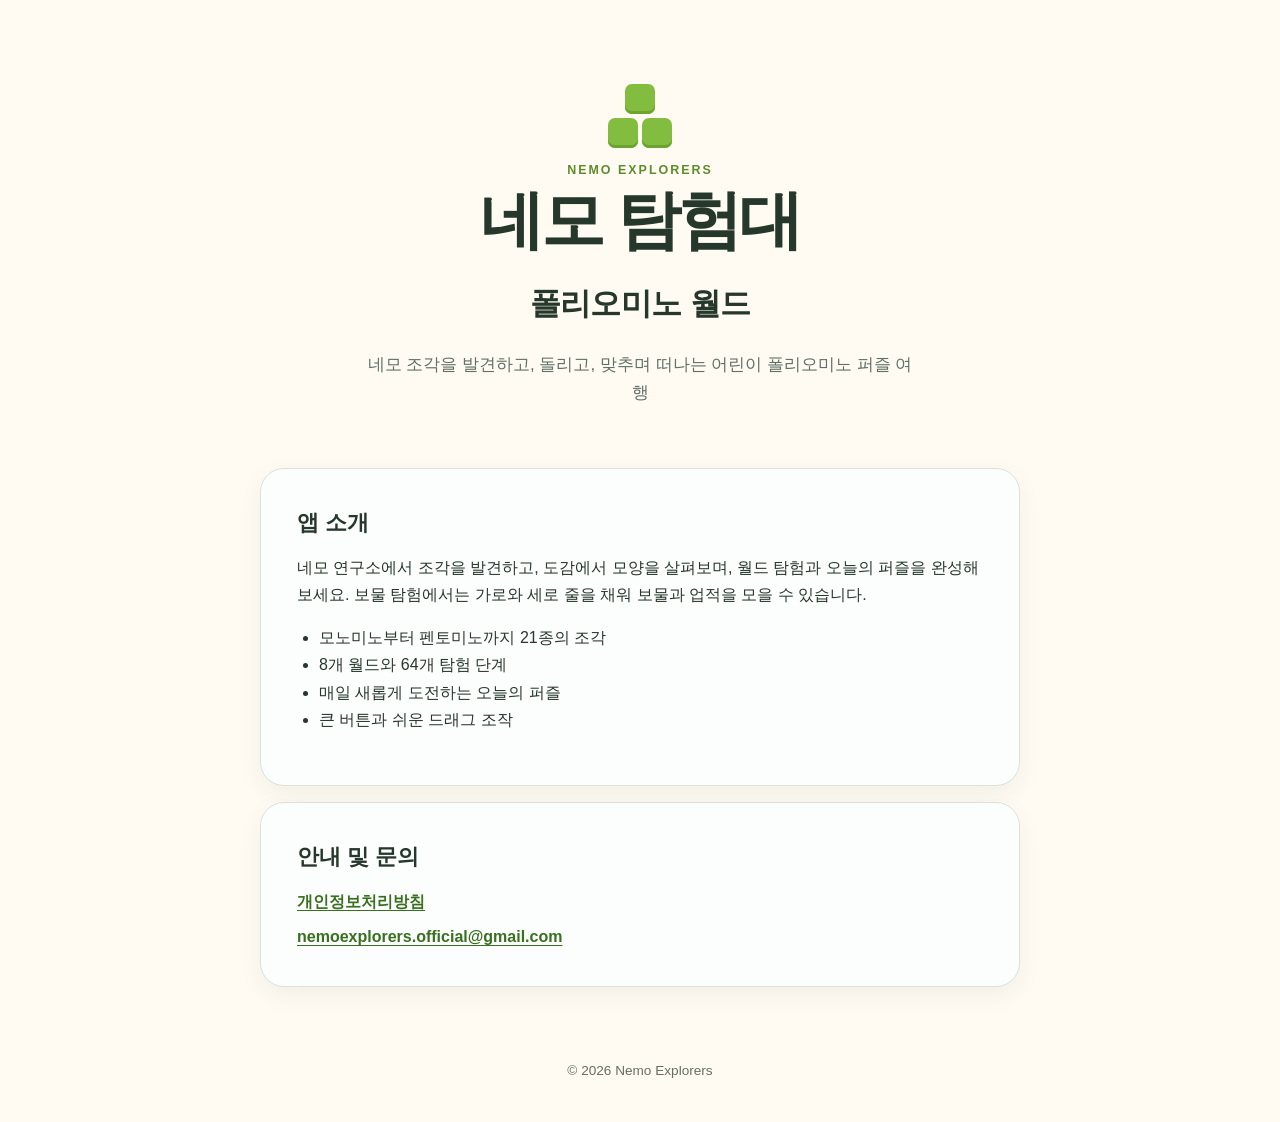
==== index.html @ b75219cb "Publish app website and privacy policy" ====
<!doctype html>
<html lang="ko">
<head>
  <meta charset="utf-8">
  <meta name="viewport" content="width=device-width, initial-scale=1">
  <meta name="description" content="네모 탐험대: 폴리오미노 월드 공식 안내 페이지">
  <title>네모 탐험대: 폴리오미노 월드</title>
  <link rel="stylesheet" href="styles.css">
</head>
<body>
  <main class="shell">
    <section class="hero">
      <div class="mark" aria-hidden="true"><span></span><span></span><span></span></div>
      <p class="eyebrow">NEMO EXPLORERS</p>
      <h1>네모 탐험대<br><small>폴리오미노 월드</small></h1>
      <p class="lead">네모 조각을 발견하고, 돌리고, 맞추며 떠나는 어린이 폴리오미노 퍼즐 여행</p>
    </section>

    <section class="card" aria-labelledby="about-title">
      <h2 id="about-title">앱 소개</h2>
      <p>네모 연구소에서 조각을 발견하고, 도감에서 모양을 살펴보며, 월드 탐험과 오늘의 퍼즐을 완성해 보세요. 보물 탐험에서는 가로와 세로 줄을 채워 보물과 업적을 모을 수 있습니다.</p>
      <ul>
        <li>모노미노부터 펜토미노까지 21종의 조각</li>
        <li>8개 월드와 64개 탐험 단계</li>
        <li>매일 새롭게 도전하는 오늘의 퍼즐</li>
        <li>큰 버튼과 쉬운 드래그 조작</li>
      </ul>
    </section>

    <section class="card links" aria-labelledby="support-title">
      <h2 id="support-title">안내 및 문의</h2>
      <a href="privacy/">개인정보처리방침</a>
      <a href="mailto:nemoexplorers.official@gmail.com">nemoexplorers.official@gmail.com</a>
    </section>
  </main>
  <footer>© 2026 Nemo Explorers</footer>
</body>
</html>
---- styles.css ----
:root {
  color-scheme: light;
  --ink: #26372c;
  --muted: #607066;
  --green: #82bd3f;
  --mint: #dff3e3;
  --cream: #fffbf2;
  --line: #d8e4d8;
  --white: #ffffff;
}

* { box-sizing: border-box; }

body {
  margin: 0;
  color: var(--ink);
  background: var(--cream);
  font-family: -apple-system, BlinkMacSystemFont, "Segoe UI", "Noto Sans KR", sans-serif;
  line-height: 1.7;
}

.shell {
  width: min(760px, calc(100% - 32px));
  margin: 0 auto;
  padding: 56px 0 36px;
}

.hero { text-align: center; padding: 28px 12px 44px; }
.eyebrow { margin: 12px 0 4px; color: #5c8d2d; font-size: .78rem; font-weight: 800; letter-spacing: .16em; }
h1 { margin: 0; font-size: clamp(2.25rem, 8vw, 4rem); line-height: 1.12; letter-spacing: -.045em; }
h1 small { font-size: .48em; font-weight: 650; letter-spacing: -.02em; }
.lead { max-width: 560px; margin: 22px auto 0; color: var(--muted); font-size: 1.06rem; }

.mark {
  display: grid;
  grid-template-columns: repeat(2, 30px);
  grid-template-rows: repeat(2, 30px);
  justify-content: center;
  gap: 4px;
}
.mark span { display: block; border-radius: 7px; background: var(--green); box-shadow: inset 0 -3px 0 #6ca42f; }
.mark span:first-child { grid-column: 1 / 3; width: 30px; justify-self: center; }

.card {
  margin: 16px 0;
  padding: clamp(22px, 5vw, 36px);
  border: 1px solid var(--line);
  border-radius: 24px;
  background: color-mix(in srgb, var(--white) 92%, var(--mint));
  box-shadow: 0 8px 24px rgba(38, 55, 44, .06);
}

h2 { margin: 0 0 12px; font-size: 1.35rem; }
h3 { margin: 30px 0 8px; font-size: 1.08rem; }
p { margin: 8px 0; }
ul { padding-left: 22px; }
a { color: #39701f; font-weight: 700; text-underline-offset: 3px; }
.links { display: grid; gap: 8px; }
.links h2 { margin-bottom: 4px; }

.policy-header { padding-bottom: 12px; border-bottom: 1px solid var(--line); }
.policy-header h1 { font-size: clamp(2rem, 7vw, 3.2rem); }
.meta { color: var(--muted); font-size: .92rem; }
.notice { margin: 18px 0; padding: 14px 16px; border-radius: 14px; background: var(--mint); }
.back { display: inline-block; margin-bottom: 18px; }

footer { padding: 20px 16px 40px; color: var(--muted); text-align: center; font-size: .85rem; }

@media (max-width: 480px) {
  .shell { width: min(100% - 20px, 760px); padding-top: 28px; }
  .hero { padding-bottom: 28px; }
  .card { border-radius: 18px; }
}
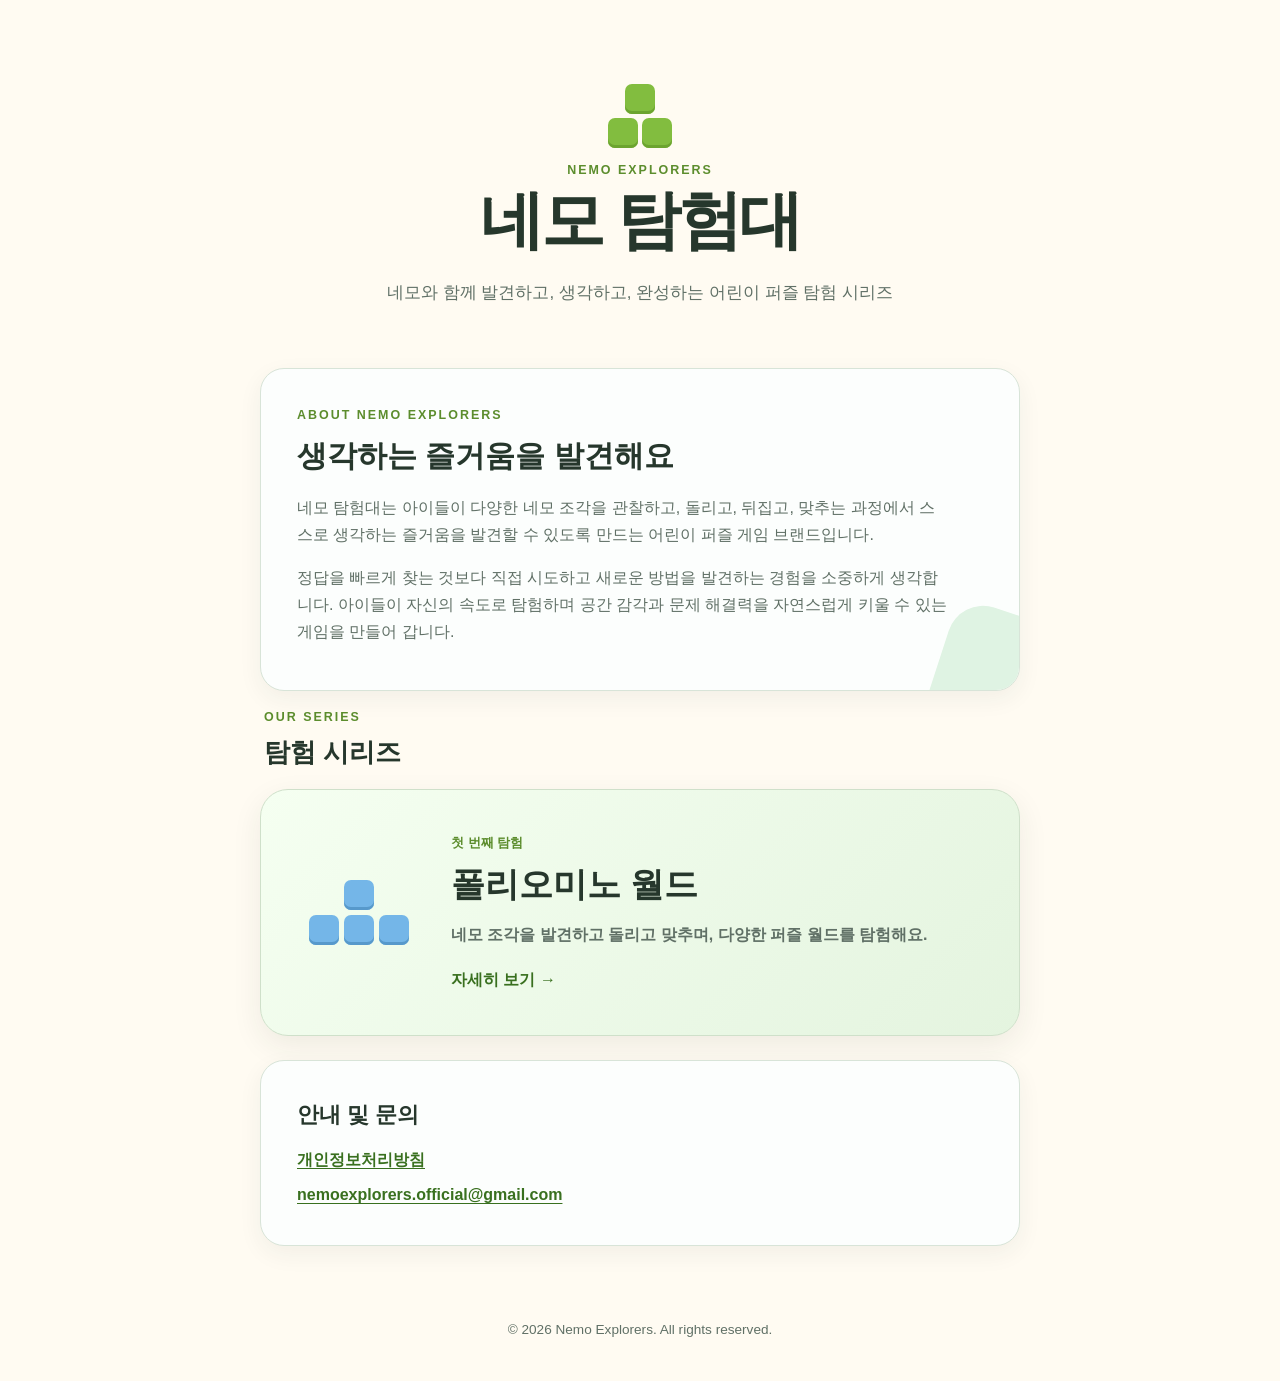
==== commit 4313782f: "Expand Nemo Explorers brand introduction" ====
--- a/index.html
+++ b/index.html
@@ -3,8 +3,8 @@
 <head>
   <meta charset="utf-8">
   <meta name="viewport" content="width=device-width, initial-scale=1">
-  <meta name="description" content="네모 탐험대: 폴리오미노 월드 공식 안내 페이지">
-  <title>네모 탐험대: 폴리오미노 월드</title>
+  <meta name="description" content="어린이를 위한 퍼즐과 탐험 시리즈, 네모 탐험대 공식 홈페이지">
+  <title>네모 탐험대</title>
   <link rel="stylesheet" href="styles.css">
 </head>
 <body>
@@ -12,19 +12,40 @@
     <section class="hero">
       <div class="mark" aria-hidden="true"><span></span><span></span><span></span></div>
       <p class="eyebrow">NEMO EXPLORERS</p>
-      <h1>네모 탐험대<br><small>폴리오미노 월드</small></h1>
-      <p class="lead">네모 조각을 발견하고, 돌리고, 맞추며 떠나는 어린이 폴리오미노 퍼즐 여행</p>
+      <h1>네모 탐험대</h1>
+      <p class="lead">네모와 함께 발견하고, 생각하고, 완성하는 어린이 퍼즐 탐험 시리즈</p>
     </section>
 
-    <section class="card" aria-labelledby="about-title">
-      <h2 id="about-title">앱 소개</h2>
-      <p>네모 연구소에서 조각을 발견하고, 도감에서 모양을 살펴보며, 월드 탐험과 오늘의 퍼즐을 완성해 보세요. 보물 탐험에서는 가로와 세로 줄을 채워 보물과 업적을 모을 수 있습니다.</p>
-      <ul>
-        <li>모노미노부터 펜토미노까지 21종의 조각</li>
-        <li>8개 월드와 64개 탐험 단계</li>
-        <li>매일 새롭게 도전하는 오늘의 퍼즐</li>
-        <li>큰 버튼과 쉬운 드래그 조작</li>
-      </ul>
+    <section class="card introduction" aria-labelledby="introduction-title">
+      <p class="eyebrow">ABOUT NEMO EXPLORERS</p>
+      <h2 id="introduction-title">생각하는 즐거움을 발견해요</h2>
+      <p>
+        네모 탐험대는 아이들이 다양한 네모 조각을 관찰하고,
+        돌리고, 뒤집고, 맞추는 과정에서 스스로 생각하는 즐거움을
+        발견할 수 있도록 만드는 어린이 퍼즐 게임 브랜드입니다.
+      </p>
+      <p>
+        정답을 빠르게 찾는 것보다 직접 시도하고 새로운 방법을
+        발견하는 경험을 소중하게 생각합니다. 아이들이 자신의 속도로
+        탐험하며 공간 감각과 문제 해결력을 자연스럽게 키울 수 있는
+        게임을 만들어 갑니다.
+      </p>
+    </section>
+
+    <section aria-labelledby="series-title">
+      <div class="section-heading">
+        <p class="eyebrow">OUR SERIES</p>
+        <h2 id="series-title">탐험 시리즈</h2>
+      </div>
+      <a class="series-card" href="polyomino-world/">
+        <div class="series-icon" aria-hidden="true"><span></span><span></span><span></span><span></span></div>
+        <div class="series-copy">
+          <p class="series-label">첫 번째 탐험</p>
+          <h3>폴리오미노 월드</h3>
+          <p>네모 조각을 발견하고 돌리고 맞추며, 다양한 퍼즐 월드를 탐험해요.</p>
+          <span class="series-link">자세히 보기 →</span>
+        </div>
+      </a>
     </section>
 
     <section class="card links" aria-labelledby="support-title">
@@ -33,6 +54,6 @@
       <a href="mailto:nemoexplorers.official@gmail.com">nemoexplorers.official@gmail.com</a>
     </section>
   </main>
-  <footer>© 2026 Nemo Explorers</footer>
+  <footer>© 2026 Nemo Explorers. All rights reserved.</footer>
 </body>
 </html>
--- a/styles.css
+++ b/styles.css
@@ -58,6 +58,65 @@
 .links { display: grid; gap: 8px; }
 .links h2 { margin-bottom: 4px; }
 
+.introduction { position: relative; overflow: hidden; }
+.introduction::after {
+  content: "";
+  position: absolute;
+  width: 150px;
+  height: 150px;
+  right: -64px;
+  bottom: -76px;
+  border-radius: 36px;
+  background: var(--mint);
+  transform: rotate(18deg);
+  z-index: 0;
+}
+.introduction > * { position: relative; z-index: 1; }
+.introduction .eyebrow { margin: 0 0 4px; }
+.introduction h2 { font-size: clamp(1.45rem, 5vw, 1.9rem); }
+.introduction p:not(.eyebrow) { max-width: 650px; color: var(--muted); }
+.introduction p + p { margin-top: 16px; }
+
+.section-heading { margin: 10px 4px 14px; }
+.section-heading .eyebrow { margin-bottom: 2px; }
+.section-heading h2 { margin: 0; font-size: 1.65rem; }
+
+.series-card {
+  display: grid;
+  grid-template-columns: 112px 1fr;
+  gap: clamp(20px, 5vw, 36px);
+  align-items: center;
+  margin: 0 0 24px;
+  padding: clamp(24px, 6vw, 42px);
+  color: inherit;
+  text-decoration: none;
+  border: 1px solid #cfe0ca;
+  border-radius: 28px;
+  background: linear-gradient(135deg, #f5fff1, #e4f4df);
+  box-shadow: 0 10px 30px rgba(38, 55, 44, .08);
+  transition: transform .18s ease, box-shadow .18s ease;
+}
+.series-card:hover { transform: translateY(-3px); box-shadow: 0 14px 34px rgba(38, 55, 44, .12); }
+.series-copy h3 { margin: 2px 0 8px; font-size: clamp(1.55rem, 5vw, 2.1rem); }
+.series-copy p { color: var(--muted); }
+.series-label { margin: 0 !important; color: #5c8d2d !important; font-size: .82rem; font-weight: 800; }
+.series-link { display: inline-block; margin-top: 10px; color: #39701f; font-weight: 800; }
+
+.series-icon {
+  display: grid;
+  grid-template-columns: repeat(3, 30px);
+  grid-template-rows: repeat(2, 30px);
+  gap: 5px;
+  justify-content: center;
+}
+.series-icon span { border-radius: 7px; background: #74b6e8; box-shadow: inset 0 -3px 0 #5799cb; }
+.series-icon span:first-child { grid-column: 2; }
+.series-icon span:nth-child(2) { grid-row: 2; grid-column: 1; }
+.series-icon span:nth-child(3) { grid-row: 2; grid-column: 2; }
+.series-icon span:nth-child(4) { grid-row: 2; grid-column: 3; }
+.series-icon-large { grid-template-columns: repeat(3, 36px); grid-template-rows: repeat(2, 36px); gap: 6px; }
+.product-hero { padding-top: 8px; }
+
 .policy-header { padding-bottom: 12px; border-bottom: 1px solid var(--line); }
 .policy-header h1 { font-size: clamp(2rem, 7vw, 3.2rem); }
 .meta { color: var(--muted); font-size: .92rem; }
@@ -70,4 +129,5 @@
   .shell { width: min(100% - 20px, 760px); padding-top: 28px; }
   .hero { padding-bottom: 28px; }
   .card { border-radius: 18px; }
+  .series-card { grid-template-columns: 1fr; text-align: center; border-radius: 20px; }
 }
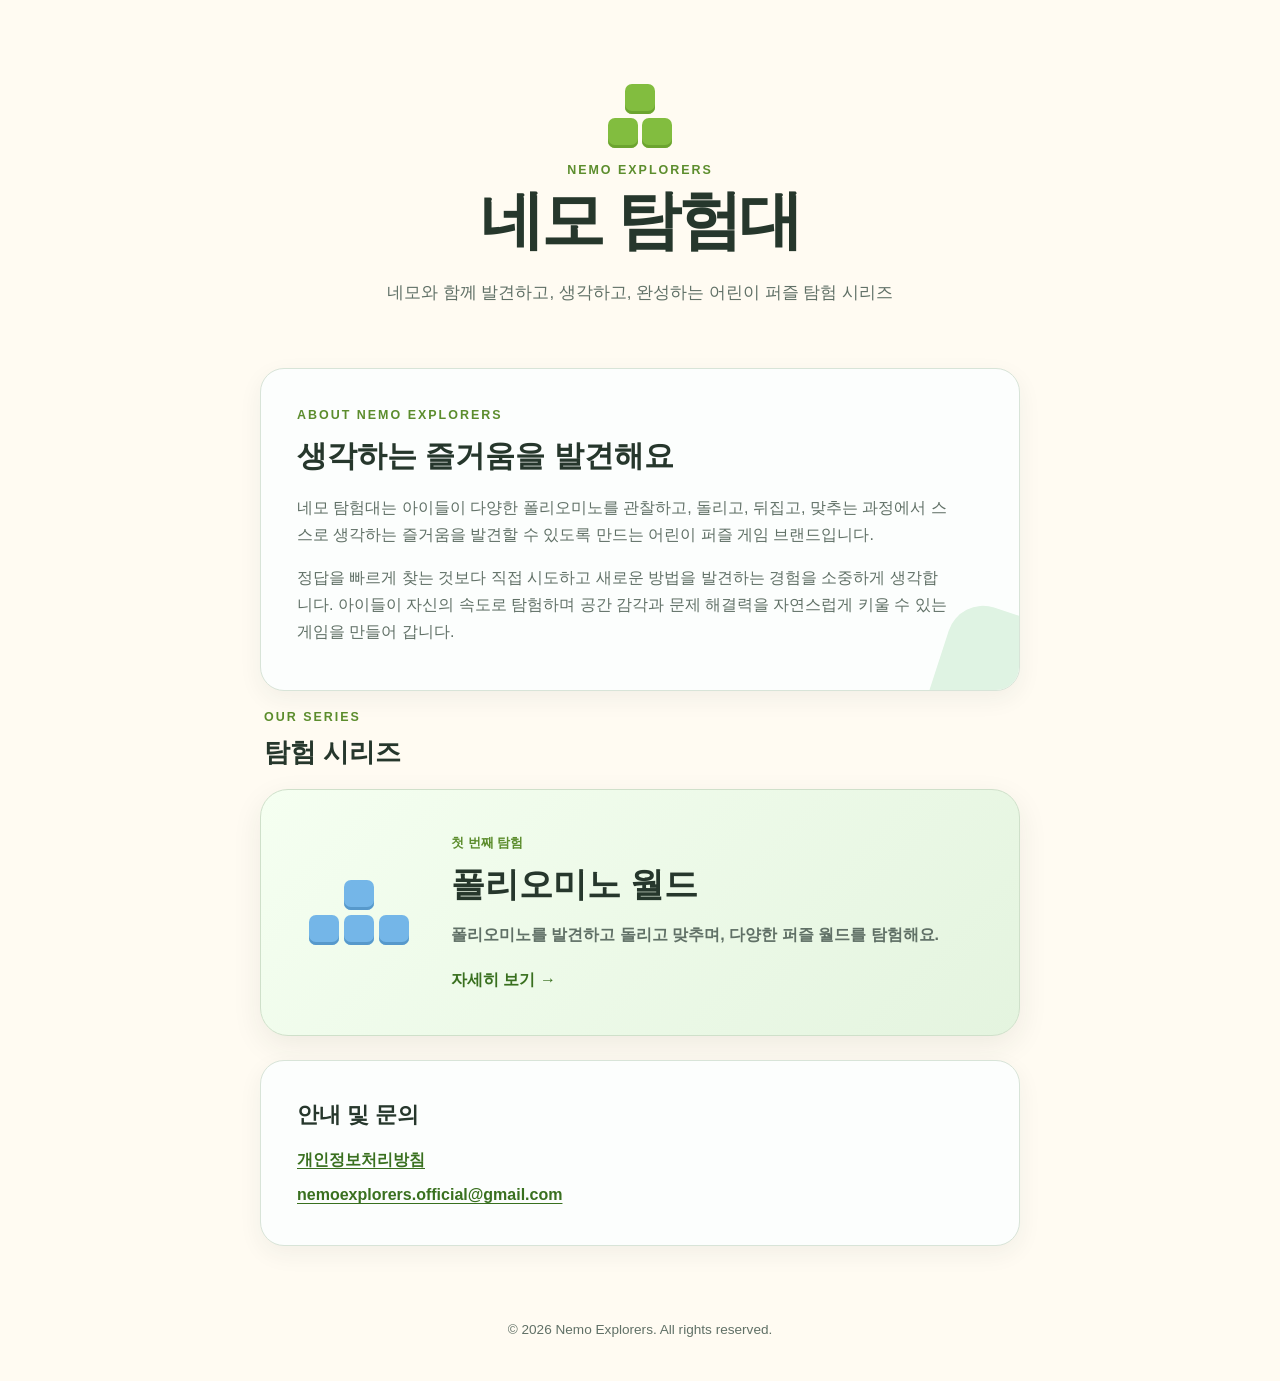
==== commit 6dd798ed: "Update Polyomino World terminology" ====
--- a/index.html
+++ b/index.html
@@ -20,7 +20,7 @@
       <p class="eyebrow">ABOUT NEMO EXPLORERS</p>
       <h2 id="introduction-title">생각하는 즐거움을 발견해요</h2>
       <p>
-        네모 탐험대는 아이들이 다양한 네모 조각을 관찰하고,
+          네모 탐험대는 아이들이 다양한 폴리오미노를 관찰하고,
         돌리고, 뒤집고, 맞추는 과정에서 스스로 생각하는 즐거움을
         발견할 수 있도록 만드는 어린이 퍼즐 게임 브랜드입니다.
       </p>
@@ -42,7 +42,7 @@
         <div class="series-copy">
           <p class="series-label">첫 번째 탐험</p>
           <h3>폴리오미노 월드</h3>
-          <p>네모 조각을 발견하고 돌리고 맞추며, 다양한 퍼즐 월드를 탐험해요.</p>
+          <p>폴리오미노를 발견하고 돌리고 맞추며, 다양한 퍼즐 월드를 탐험해요.</p>
           <span class="series-link">자세히 보기 →</span>
         </div>
       </a>
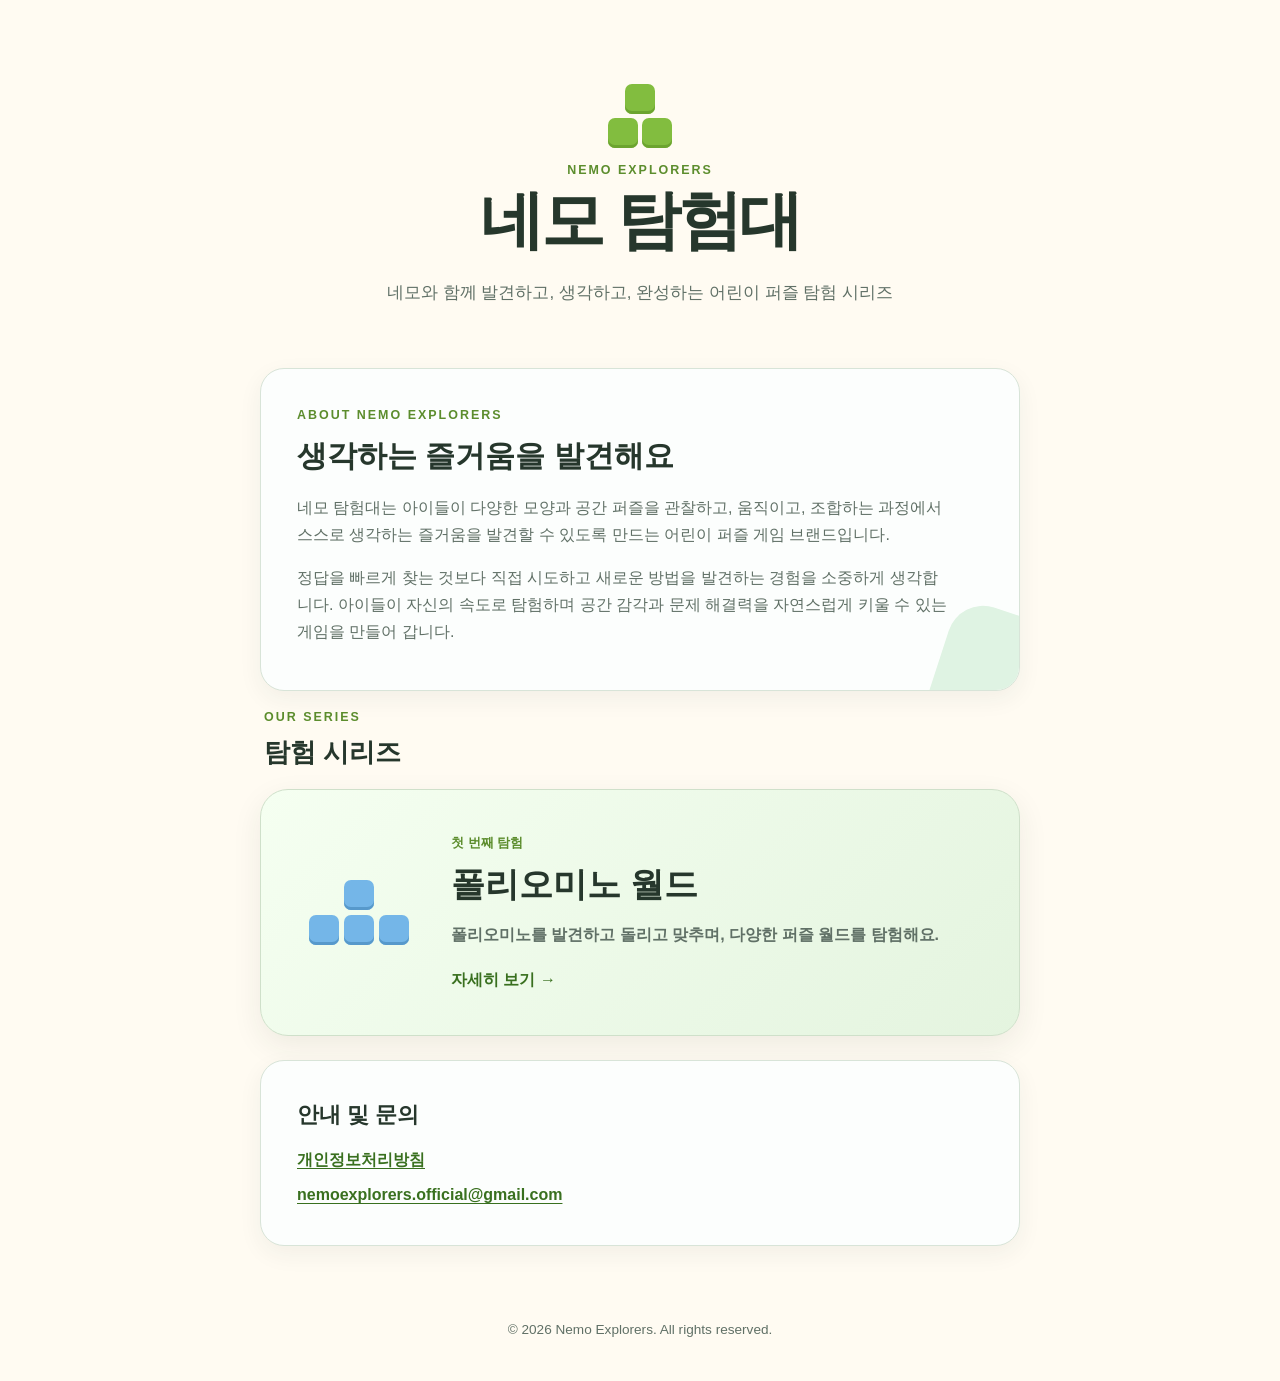
==== commit 65b3a800: "Broaden Nemo Explorers brand introduction" ====
--- a/index.html
+++ b/index.html
@@ -20,8 +20,8 @@
       <p class="eyebrow">ABOUT NEMO EXPLORERS</p>
       <h2 id="introduction-title">생각하는 즐거움을 발견해요</h2>
       <p>
-          네모 탐험대는 아이들이 다양한 폴리오미노를 관찰하고,
-        돌리고, 뒤집고, 맞추는 과정에서 스스로 생각하는 즐거움을
+        네모 탐험대는 아이들이 다양한 모양과 공간 퍼즐을 관찰하고,
+        움직이고, 조합하는 과정에서 스스로 생각하는 즐거움을
         발견할 수 있도록 만드는 어린이 퍼즐 게임 브랜드입니다.
       </p>
       <p>
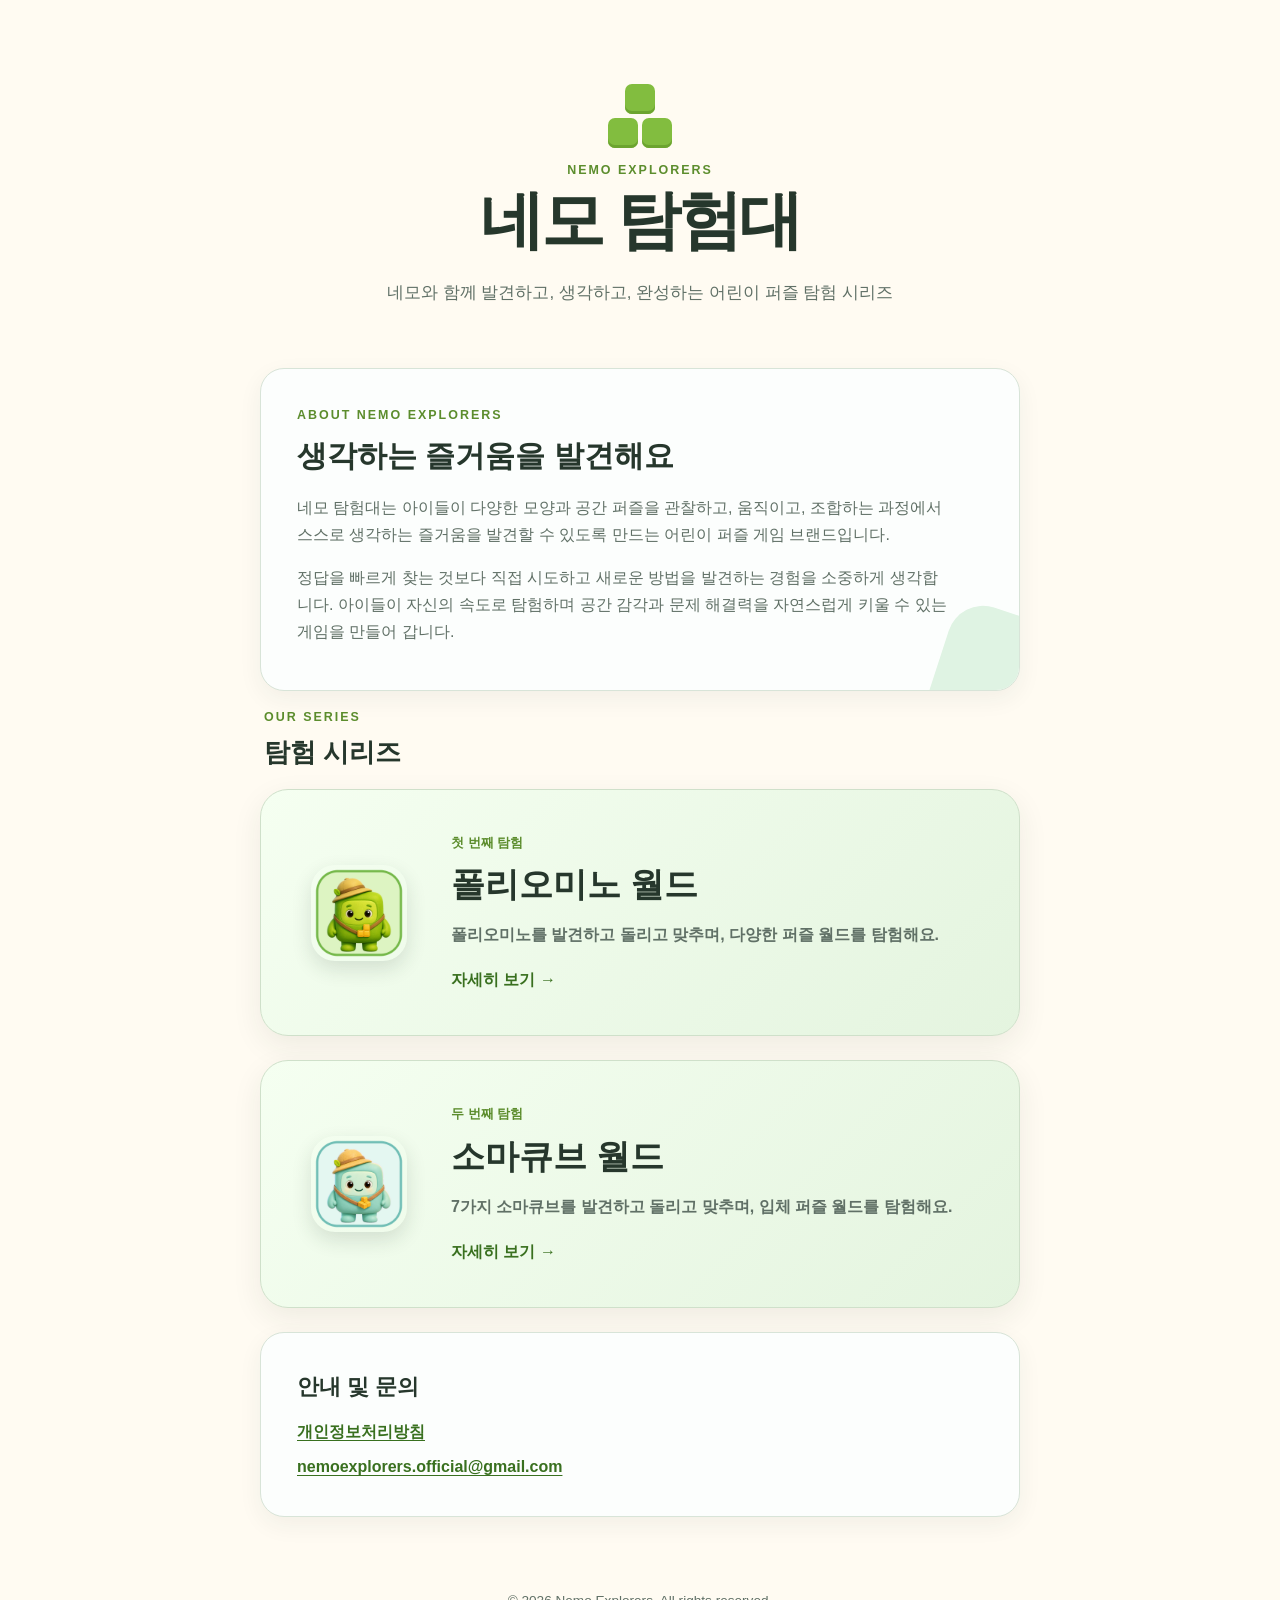
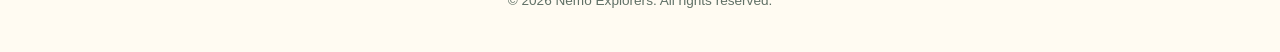
==== commit b2a5bb73: "Add Soma Cube World page" ====
--- a/index.html
+++ b/index.html
@@ -38,11 +38,20 @@
         <h2 id="series-title">탐험 시리즈</h2>
       </div>
       <a class="series-card" href="polyomino-world/">
-        <div class="series-icon" aria-hidden="true"><span></span><span></span><span></span><span></span></div>
+        <img class="series-app-icon" src="polyomino-world/google_play/assets/app_icon_512.png" width="512" height="512" alt="폴리오미노 월드 앱 아이콘">
         <div class="series-copy">
           <p class="series-label">첫 번째 탐험</p>
           <h3>폴리오미노 월드</h3>
           <p>폴리오미노를 발견하고 돌리고 맞추며, 다양한 퍼즐 월드를 탐험해요.</p>
+          <span class="series-link">자세히 보기 →</span>
+        </div>
+      </a>
+      <a class="series-card" href="somacube-world/">
+        <img class="series-app-icon" src="somacube-world/google_play/assets/app_icon_512.png" width="512" height="512" alt="소마큐브 월드 앱 아이콘">
+        <div class="series-copy">
+          <p class="series-label">두 번째 탐험</p>
+          <h3>소마큐브 월드</h3>
+          <p>7가지 소마큐브를 발견하고 돌리고 맞추며, 입체 퍼즐 월드를 탐험해요.</p>
           <span class="series-link">자세히 보기 →</span>
         </div>
       </a>
--- a/styles.css
+++ b/styles.css
@@ -114,8 +114,89 @@
 .series-icon span:nth-child(2) { grid-row: 2; grid-column: 1; }
 .series-icon span:nth-child(3) { grid-row: 2; grid-column: 2; }
 .series-icon span:nth-child(4) { grid-row: 2; grid-column: 3; }
+.series-app-icon {
+  display: block;
+  width: 96px;
+  height: 96px;
+  justify-self: center;
+  border-radius: 25%;
+  box-shadow: 0 8px 20px rgba(38, 55, 44, .14);
+}
 .series-icon-large { grid-template-columns: repeat(3, 36px); grid-template-rows: repeat(2, 36px); gap: 6px; }
-.product-hero { padding-top: 8px; }
+.product-hero {
+  display: grid;
+  grid-template-columns: 112px 1fr;
+  gap: 24px;
+  align-items: center;
+  padding: 8px 12px 32px;
+  text-align: left;
+}
+.product-hero .lead { margin: 14px 0 0; }
+.product-app-icon {
+  display: block;
+  width: 112px;
+  height: 112px;
+  border-radius: 25%;
+  box-shadow: 0 12px 28px rgba(38, 55, 44, .16);
+}
+
+.product-feature {
+  margin: 0 0 20px;
+  overflow: hidden;
+  border: 1px solid #cfe0ca;
+  border-radius: 28px;
+  background: var(--mint);
+  box-shadow: 0 12px 32px rgba(38, 55, 44, .1);
+}
+.product-feature img { display: block; width: 100%; height: auto; }
+
+.product-introduction { display: grid; gap: 28px; }
+.product-introduction .eyebrow { margin-top: 0; }
+.product-introduction h2 { font-size: clamp(1.45rem, 5vw, 1.9rem); }
+.product-introduction > div > p:last-child { color: var(--muted); }
+.product-facts {
+  display: grid;
+  grid-template-columns: repeat(3, 1fr);
+  gap: 10px;
+  margin: 0;
+}
+.product-facts div {
+  padding: 16px 8px;
+  border-radius: 16px;
+  background: var(--mint);
+  text-align: center;
+}
+.product-facts dt { color: #39701f; font-size: 1.7rem; font-weight: 850; line-height: 1.15; }
+.product-facts dd { margin: 4px 0 0; color: var(--muted); font-size: .8rem; line-height: 1.35; }
+
+.product-gallery-section { margin: 34px 0 30px; }
+.product-gallery-section .section-heading p:last-child { margin-top: 6px; color: var(--muted); }
+.product-gallery {
+  display: grid;
+  grid-auto-flow: column;
+  grid-auto-columns: 290px;
+  gap: 16px;
+  margin: 0;
+  padding: 4px 2px 22px;
+  overflow-x: auto;
+  overscroll-behavior-inline: contain;
+  scroll-snap-type: inline mandatory;
+  scrollbar-color: #a8c99a transparent;
+}
+.product-gallery:focus-visible { outline: 3px solid rgba(92, 141, 45, .35); outline-offset: 4px; }
+.screenshot-card {
+  margin: 0;
+  overflow: hidden;
+  border: 1px solid var(--line);
+  border-radius: 22px;
+  background: var(--white);
+  box-shadow: 0 8px 24px rgba(38, 55, 44, .08);
+  scroll-snap-align: start;
+}
+.screenshot-card img { display: block; width: 100%; height: auto; background: #eef6ec; }
+.screenshot-card figcaption { display: grid; gap: 3px; padding: 16px 18px 18px; line-height: 1.45; }
+.screenshot-card figcaption strong { color: var(--ink); font-size: 1rem; }
+.screenshot-card figcaption span { color: var(--muted); font-size: .88rem; }
 
 .policy-header { padding-bottom: 12px; border-bottom: 1px solid var(--line); }
 .policy-header h1 { font-size: clamp(2rem, 7vw, 3.2rem); }
@@ -130,4 +211,13 @@
   .hero { padding-bottom: 28px; }
   .card { border-radius: 18px; }
   .series-card { grid-template-columns: 1fr; text-align: center; border-radius: 20px; }
-}
+  .product-hero { grid-template-columns: 82px 1fr; gap: 16px; padding-inline: 6px; }
+  .product-app-icon { width: 82px; height: 82px; }
+  .product-hero h1 { font-size: clamp(2rem, 11vw, 3rem); }
+  .product-hero .lead { font-size: .94rem; }
+  .product-feature { border-radius: 18px; }
+  .product-facts { gap: 6px; }
+  .product-facts div { padding: 13px 4px; }
+  .product-facts dt { font-size: 1.45rem; }
+  .product-gallery { grid-auto-columns: min(78vw, 290px); }
+}
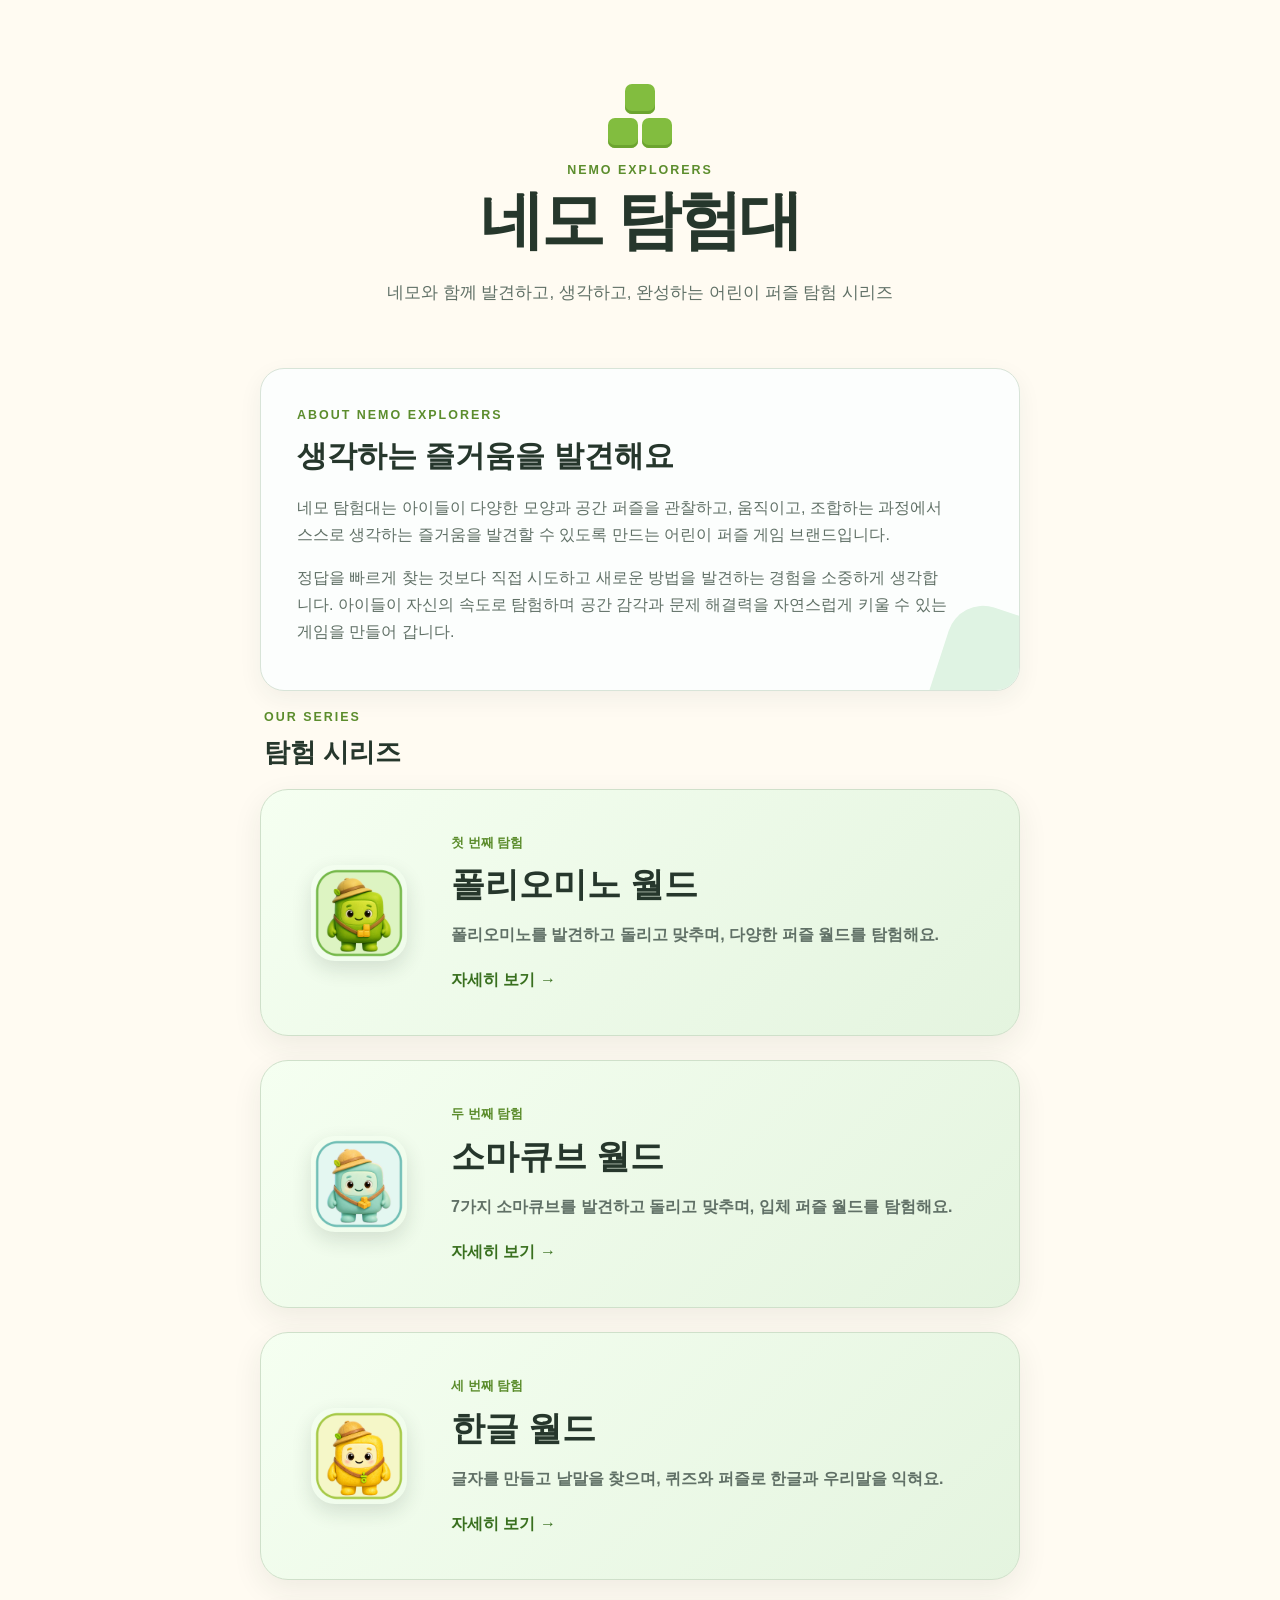
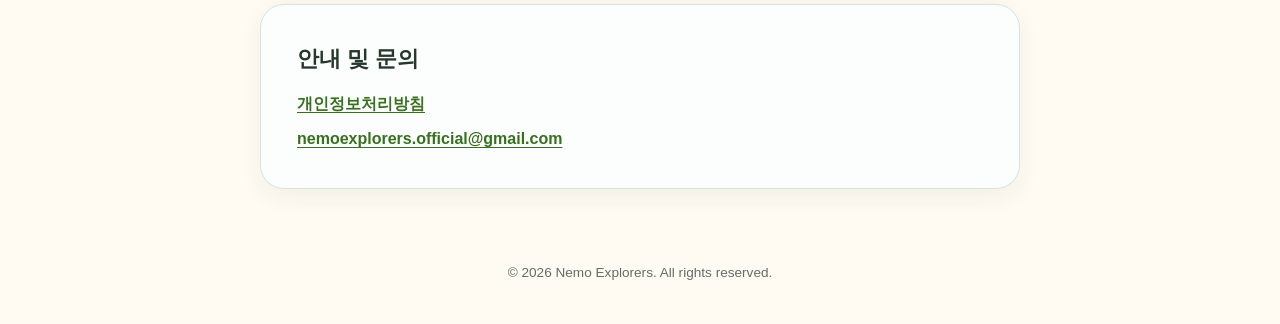
==== commit b6f141a6: "Add Hangeul World page" ====
--- a/index.html
+++ b/index.html
@@ -55,6 +55,15 @@
           <span class="series-link">자세히 보기 →</span>
         </div>
       </a>
+      <a class="series-card" href="hangeul-world/">
+        <img class="series-app-icon" src="hangeul-world/google_play/assets/app_icon_512.png" width="512" height="512" alt="한글 월드 앱 아이콘">
+        <div class="series-copy">
+          <p class="series-label">세 번째 탐험</p>
+          <h3>한글 월드</h3>
+          <p>글자를 만들고 낱말을 찾으며, 퀴즈와 퍼즐로 한글과 우리말을 익혀요.</p>
+          <span class="series-link">자세히 보기 →</span>
+        </div>
+      </a>
     </section>
 
     <section class="card links" aria-labelledby="support-title">
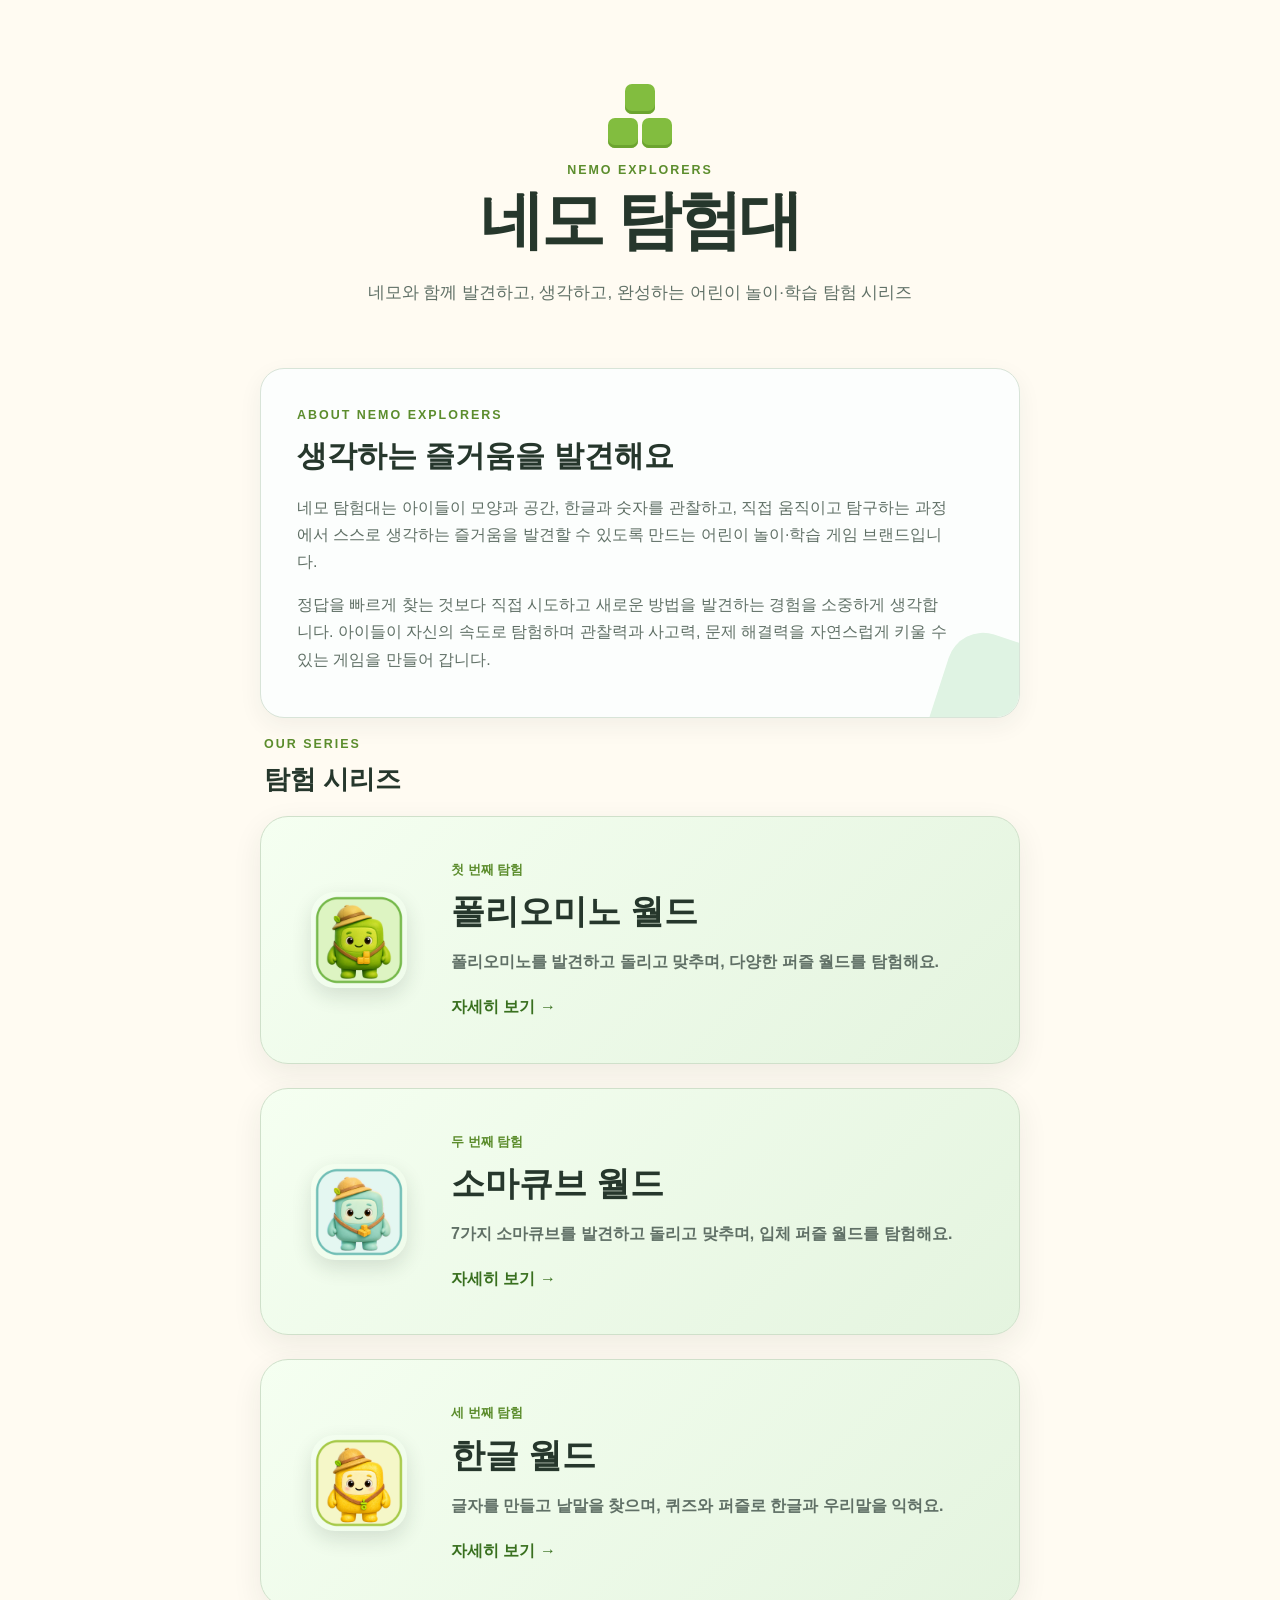
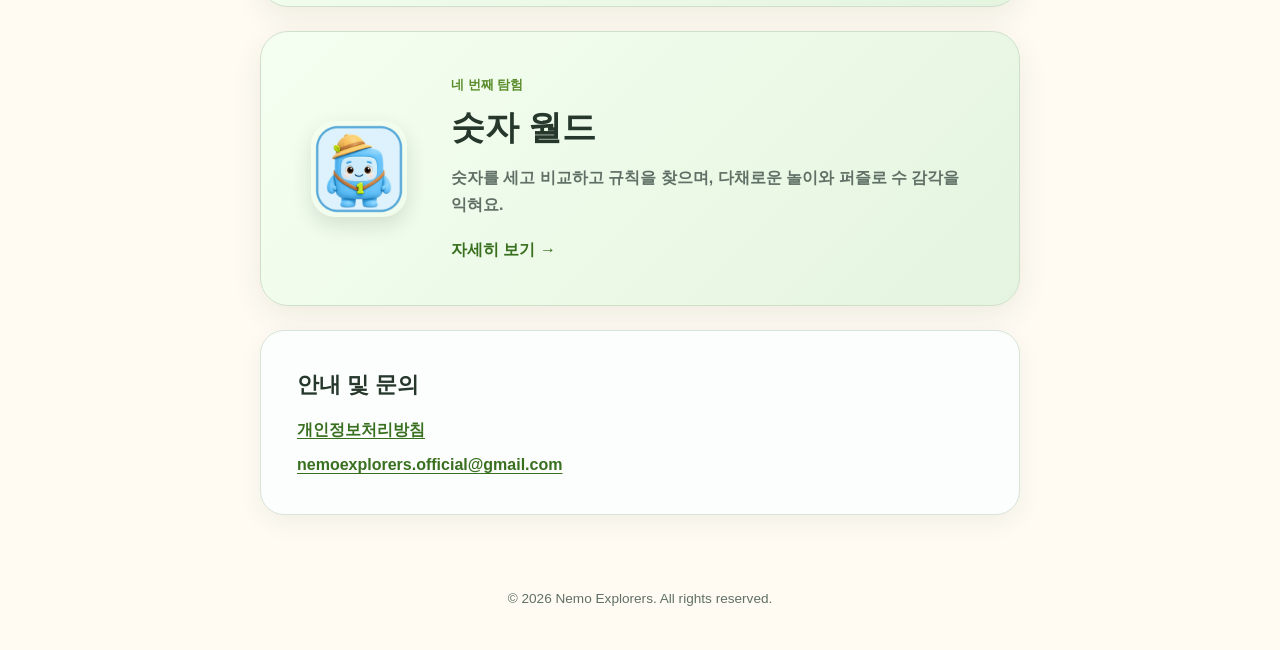
==== commit e3a0125e: "Add Number World series page" ====
--- a/index.html
+++ b/index.html
@@ -13,21 +13,21 @@
       <div class="mark" aria-hidden="true"><span></span><span></span><span></span></div>
       <p class="eyebrow">NEMO EXPLORERS</p>
       <h1>네모 탐험대</h1>
-      <p class="lead">네모와 함께 발견하고, 생각하고, 완성하는 어린이 퍼즐 탐험 시리즈</p>
+      <p class="lead">네모와 함께 발견하고, 생각하고, 완성하는 어린이 놀이·학습 탐험 시리즈</p>
     </section>
 
     <section class="card introduction" aria-labelledby="introduction-title">
       <p class="eyebrow">ABOUT NEMO EXPLORERS</p>
       <h2 id="introduction-title">생각하는 즐거움을 발견해요</h2>
       <p>
-        네모 탐험대는 아이들이 다양한 모양과 공간 퍼즐을 관찰하고,
-        움직이고, 조합하는 과정에서 스스로 생각하는 즐거움을
-        발견할 수 있도록 만드는 어린이 퍼즐 게임 브랜드입니다.
+        네모 탐험대는 아이들이 모양과 공간, 한글과 숫자를 관찰하고,
+        직접 움직이고 탐구하는 과정에서 스스로 생각하는 즐거움을
+        발견할 수 있도록 만드는 어린이 놀이·학습 게임 브랜드입니다.
       </p>
       <p>
         정답을 빠르게 찾는 것보다 직접 시도하고 새로운 방법을
         발견하는 경험을 소중하게 생각합니다. 아이들이 자신의 속도로
-        탐험하며 공간 감각과 문제 해결력을 자연스럽게 키울 수 있는
+        탐험하며 관찰력과 사고력, 문제 해결력을 자연스럽게 키울 수 있는
         게임을 만들어 갑니다.
       </p>
     </section>
@@ -64,6 +64,15 @@
           <span class="series-link">자세히 보기 →</span>
         </div>
       </a>
+      <a class="series-card" href="number-world/">
+        <img class="series-app-icon" src="number-world/google_play/assets/app_icon_512.png" width="512" height="512" alt="숫자 월드 앱 아이콘">
+        <div class="series-copy">
+          <p class="series-label">네 번째 탐험</p>
+          <h3>숫자 월드</h3>
+          <p>숫자를 세고 비교하고 규칙을 찾으며, 다채로운 놀이와 퍼즐로 수 감각을 익혀요.</p>
+          <span class="series-link">자세히 보기 →</span>
+        </div>
+      </a>
     </section>
 
     <section class="card links" aria-labelledby="support-title">
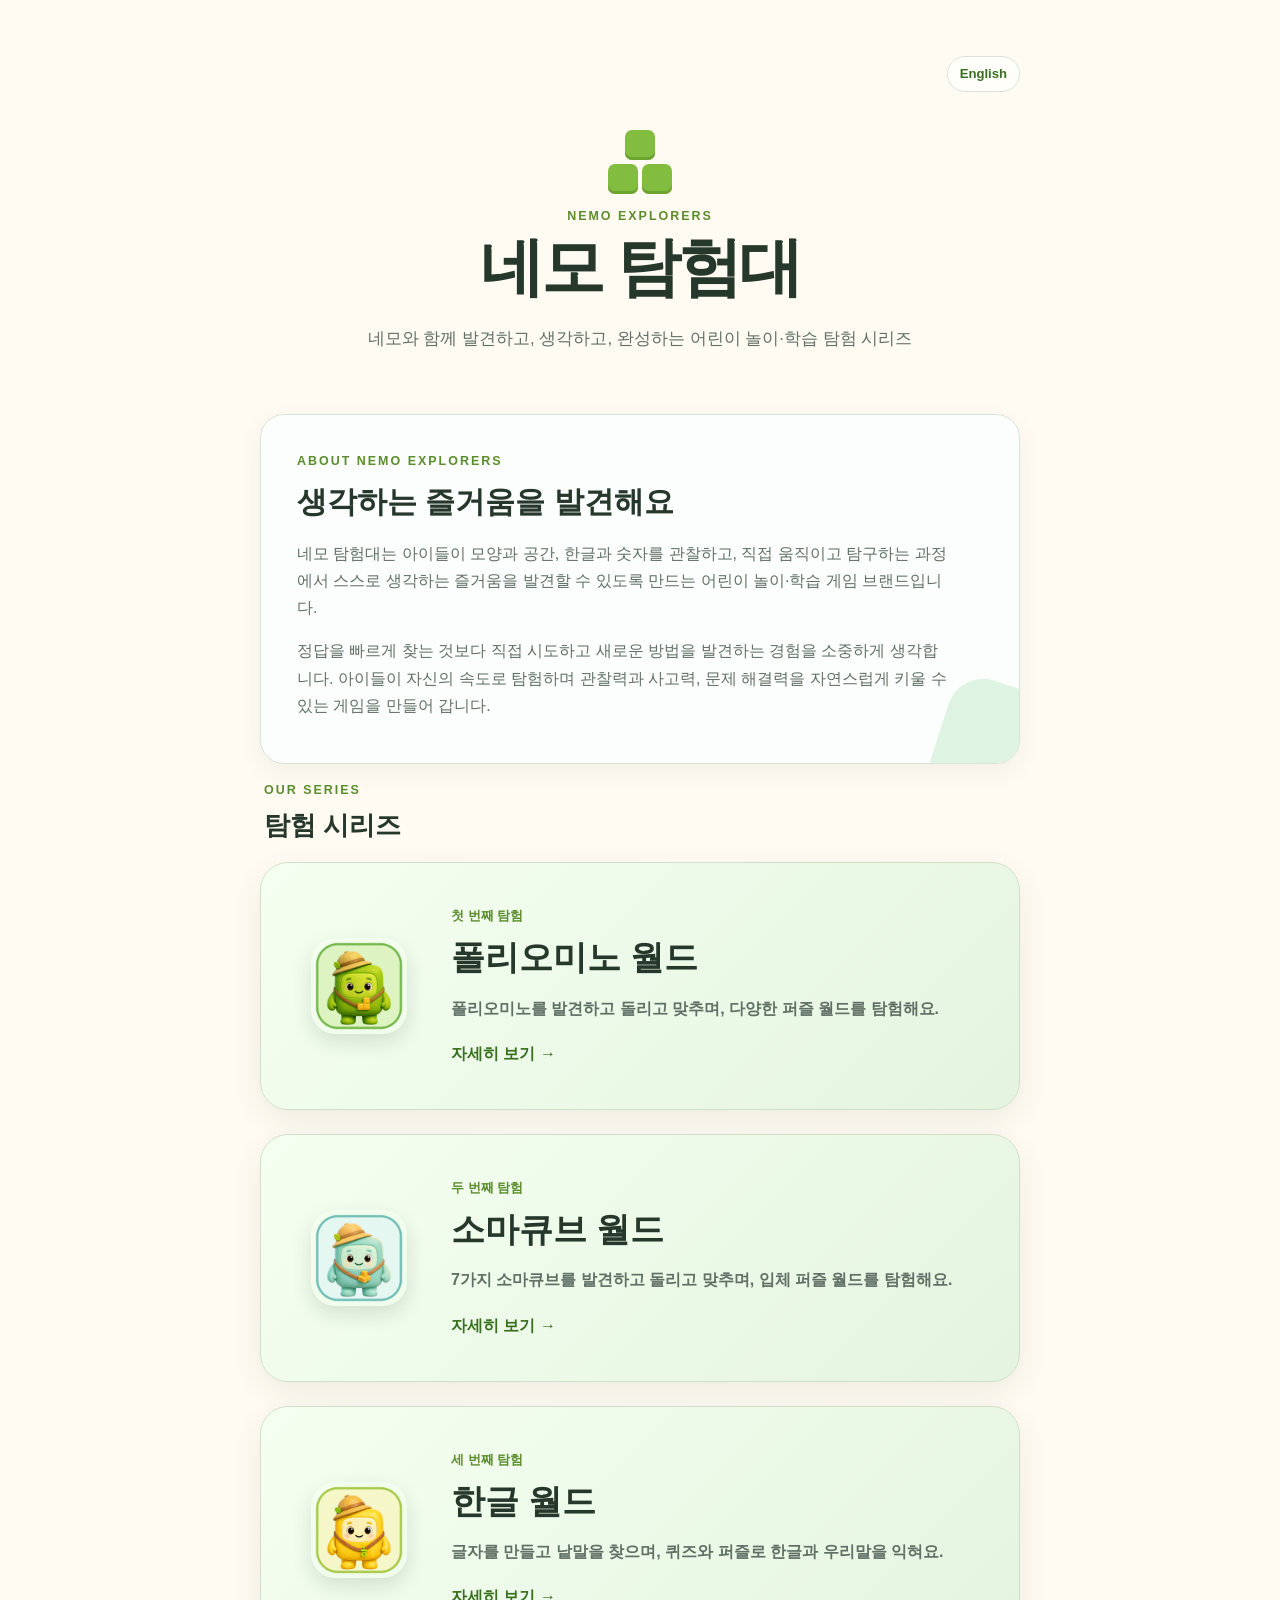
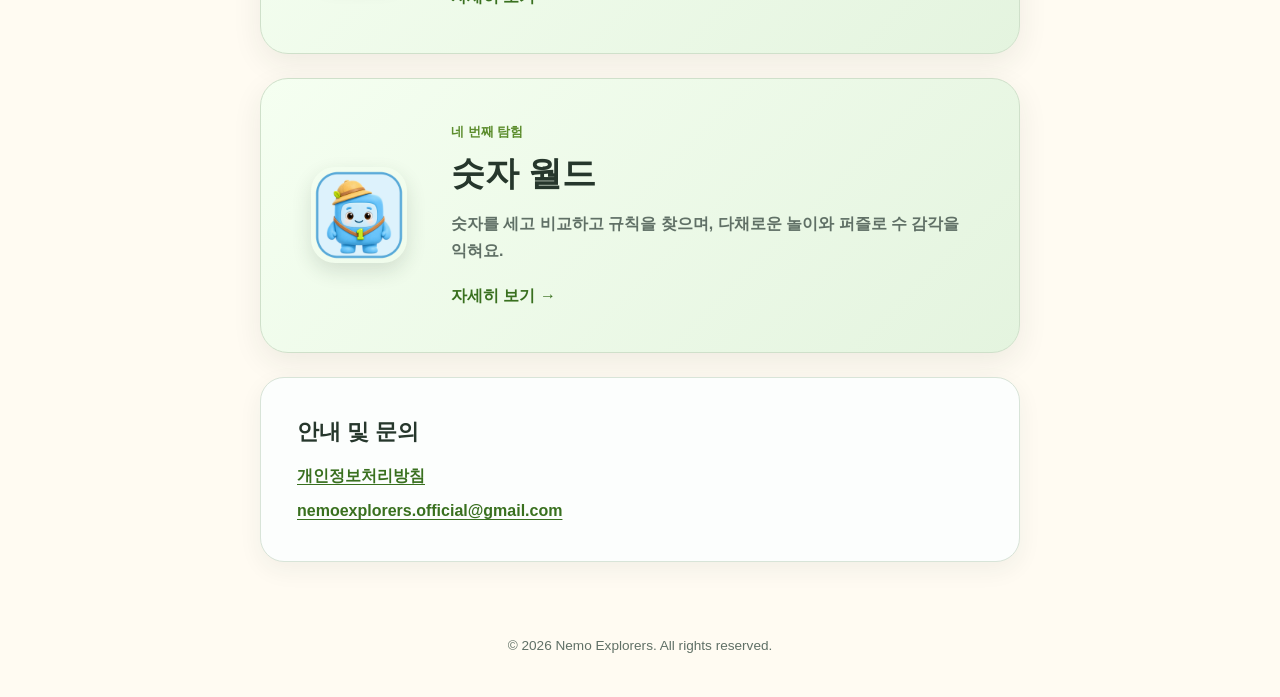
==== commit eb351460: "Add English website pages" ====
--- a/index.html
+++ b/index.html
@@ -4,11 +4,16 @@
   <meta charset="utf-8">
   <meta name="viewport" content="width=device-width, initial-scale=1">
   <meta name="description" content="어린이를 위한 퍼즐과 탐험 시리즈, 네모 탐험대 공식 홈페이지">
+  <link rel="canonical" href="https://nemoexplorers.github.io/">
+  <link rel="alternate" hreflang="ko" href="https://nemoexplorers.github.io/">
+  <link rel="alternate" hreflang="en" href="https://nemoexplorers.github.io/en/">
+  <link rel="alternate" hreflang="x-default" href="https://nemoexplorers.github.io/">
   <title>네모 탐험대</title>
   <link rel="stylesheet" href="styles.css">
 </head>
 <body>
   <main class="shell">
+    <a class="language-switch" href="en/" hreflang="en" lang="en">English</a>
     <section class="hero">
       <div class="mark" aria-hidden="true"><span></span><span></span><span></span></div>
       <p class="eyebrow">NEMO EXPLORERS</p>
--- a/styles.css
+++ b/styles.css
@@ -25,6 +25,17 @@
   padding: 56px 0 36px;
 }
 
+.language-switch {
+  display: block;
+  width: fit-content;
+  margin: 0 0 10px auto;
+  padding: 6px 12px;
+  border: 1px solid var(--line);
+  border-radius: 999px;
+  background: rgba(255, 255, 255, .72);
+  font-size: .82rem;
+  text-decoration: none;
+}
 .hero { text-align: center; padding: 28px 12px 44px; }
 .eyebrow { margin: 12px 0 4px; color: #5c8d2d; font-size: .78rem; font-weight: 800; letter-spacing: .16em; }
 h1 { margin: 0; font-size: clamp(2.25rem, 8vw, 4rem); line-height: 1.12; letter-spacing: -.045em; }
